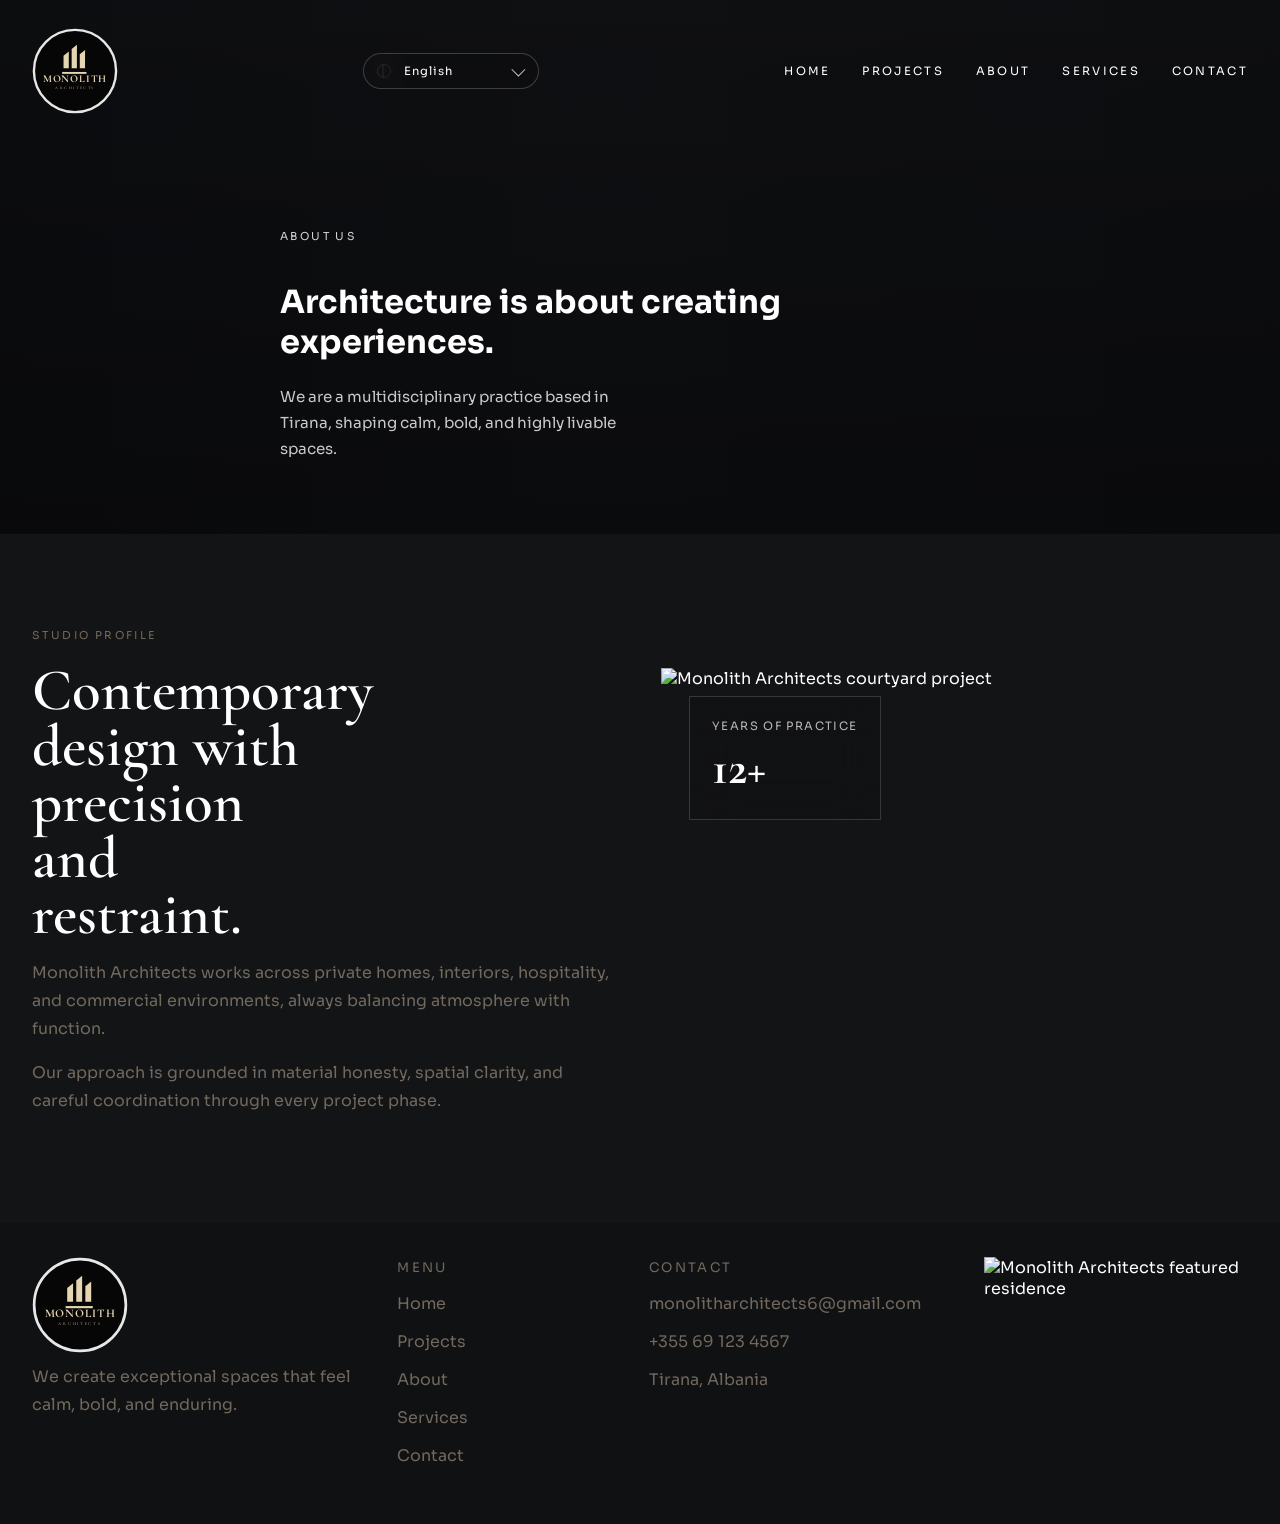
==== about/index.html @ 66cd9dc5 "Use clean folder routes for site pages" ====
<!doctype html>
<html lang="en">
  <head>
    <meta charset="UTF-8" />
    <meta name="viewport" content="width=device-width, initial-scale=1.0" />
    <title>About | Monolith Architects</title>
    <meta
      name="description"
      content="Learn more about Monolith Architects, a Tirana-based architecture and interior design studio."
    />
    <link rel="preconnect" href="https://fonts.googleapis.com" />
    <link rel="preconnect" href="https://fonts.gstatic.com" crossorigin />
    <link
      href="https://fonts.googleapis.com/css2?family=Cormorant+Garamond:wght@400;500;600;700&family=Sora:wght@300;400;500;600&display=swap"
      rel="stylesheet"
    />
    <link rel="stylesheet" href="../styles.css" />
  </head>
  <body data-page="about">
    <header class="page-hero page-hero-about">
      <nav class="nav shell">
        <a class="brand" href="../" aria-label="Monolith Architects home">
          <span class="brand-mark" aria-hidden="true"
            ><svg viewBox="0 0 180 180" role="img">
              <circle cx="90" cy="90" r="86" class="logo-disc" />
              <g class="logo-monogram">
                <path d="M66 84V58l11-9v35H66Z" />
                <path d="M83 84V44l11-9v49H83Z" />
                <path d="M100 84V55l11-9v38h-11Z" />
                <path d="M63 92h51v4H63z" />
              </g>
              <text x="90" y="113" text-anchor="middle" class="logo-word">
                MONOLITH
              </text>
              <text x="90" y="128" text-anchor="middle" class="logo-sub">
                ARCHITECTS
              </text>
            </svg></span
          >
          <span class="brand-copy"
            ><strong>Monolith</strong><span>Architects</span></span
          >
        </a>
        <div class="nav-controls">
          <label class="lang-switch" for="languageSelect">
            <span class="sr-only">Select language</span>
            <select
              id="languageSelect"
              class="language-select"
              aria-label="Select language"
            >
              <option value="en">English</option>
              <option value="fr">Français</option>
              <option value="de">Deutsch</option>
              <option value="ru">Русский</option>
              <option value="ar">العربية</option>
              <option value="zh">中文</option>
            </select>
          </label>
          <button
            class="nav-toggle"
            type="button"
            aria-expanded="false"
            aria-label="Open menu"
          >
            <span></span><span></span><span></span>
          </button>
        </div>
        <div class="nav-links">
          <a href="../">Home</a><a href="../projects/">Projects</a
          ><a href="../about/">About</a><a href="../services/">Services</a
          ><a href="../contact/">Contact</a>
        </div>
      </nav>
      <div class="page-hero-media"></div>
      <div class="page-hero-overlay"></div>
      <div class="page-hero-content shell">
        <p class="eyebrow">About Us</p>
        <h1>Architecture is about creating experiences.</h1>
        <p class="hero-text">
          We are a multidisciplinary practice based in Tirana, shaping calm,
          bold, and highly livable spaces.
        </p>
      </div>
    </header>
    <main>
      <section class="section about">
        <div class="shell about-grid">
          <div class="about-copy">
            <p class="eyebrow">Studio Profile</p>
            <h2>Contemporary design with precision and restraint.</h2>
            <p>
              Monolith Architects works across private homes, interiors,
              hospitality, and commercial environments, always balancing
              atmosphere with function.
            </p>
            <p>
              Our approach is grounded in material honesty, spatial clarity, and
              careful coordination through every project phase.
            </p>
          </div>
          <div class="about-visual">
            <div class="about-card glass-card">
              <p>Years of Practice</p>
              <strong>12+</strong>
            </div>
            <img
              src="https://images.unsplash.com/photo-1512917774080-9991f1c4c750?auto=format&fit=crop&w=1200&q=80"
              alt="Monolith Architects courtyard project"
            />
          </div>
        </div>
      </section>
    </main>
    <footer class="footer">
      <div class="shell footer-grid">
        <div>
          <a
            class="brand brand-footer"
            href="../"
            aria-label="Monolith Architects home"
            ><span class="brand-mark" aria-hidden="true"
              ><svg viewBox="0 0 180 180" role="img">
                <circle cx="90" cy="90" r="86" class="logo-disc" />
                <g class="logo-monogram">
                  <path d="M66 84V58l11-9v35H66Z" />
                  <path d="M83 84V44l11-9v49H83Z" />
                  <path d="M100 84V55l11-9v38h-11Z" />
                  <path d="M63 92h51v4H63z" />
                </g>
                <text x="90" y="113" text-anchor="middle" class="logo-word">
                  MONOLITH
                </text>
                <text x="90" y="128" text-anchor="middle" class="logo-sub">
                  ARCHITECTS
                </text>
              </svg></span
            ></a
          >
          <p>
            We create exceptional spaces that feel calm, bold, and enduring.
          </p>
        </div>
        <div>
          <p class="footer-title">Menu</p>
          <a href="../">Home</a><a href="../projects/">Projects</a
          ><a href="../about/">About</a><a href="../services/">Services</a
          ><a href="../contact/">Contact</a>
        </div>
        <div>
          <p class="footer-title">Contact</p>
          <a href="mailto:monolitharchitects6@gmail.com"
            >monolitharchitects6@gmail.com</a
          ><a href="tel:+355691234567">+355 69 123 4567</a>
          <p>Tirana, Albania</p>
        </div>
        <div class="footer-preview">
          <img
            src="https://images.unsplash.com/photo-1600585154526-990dced4db0d?auto=format&fit=crop&w=900&q=80"
            alt="Monolith Architects featured residence"
          />
        </div>
      </div>
    </footer>
    <script src="../script.js"></script>
  </body>
</html>
---- styles.css ----
:root {
  --bg: #f6f3ed;
  --surface: #ffffff;
  --ink: #171513;
  --muted: #71685e;
  --line: rgba(22, 21, 21, 0.1);
  --gold: #bea271;
  --gold-soft: #e6d5b1;
  --charcoal: #111214;
  --shadow: 0 24px 80px rgba(12, 11, 10, 0.18);
  --radius: 0;
  --shell: min(1280px, calc(100vw - 64px));
}

* {
  box-sizing: border-box;
}

html {
  scroll-behavior: smooth;
}

body {
  margin: 0;
  background: var(--bg);
  color: var(--ink);
  font-family: "Sora", sans-serif;
  overflow-x: hidden;
}

html[lang="ar"] body,
html[lang="ar"] button,
html[lang="ar"] input,
html[lang="ar"] textarea,
html[lang="ar"] select {
  font-family: "Noto Naskh Arabic", "Segoe UI", Tahoma, sans-serif;
}

html[lang="zh-Hans"] body,
html[lang="zh-Hans"] button,
html[lang="zh-Hans"] input,
html[lang="zh-Hans"] textarea,
html[lang="zh-Hans"] select {
  font-family: "Noto Sans SC", "Microsoft YaHei", "PingFang SC", sans-serif;
}

html[lang="ar"] .hero h1,
html[lang="ar"] .section h2,
html[lang="ar"] .project-copy h3,
html[lang="ar"] .service-card h3,
html[lang="ar"] .contact-form-heading strong,
html[lang="ar"] .logo-word,
html[lang="ar"] .logo-sub,
html[lang="zh-Hans"] .hero h1,
html[lang="zh-Hans"] .section h2,
html[lang="zh-Hans"] .project-copy h3,
html[lang="zh-Hans"] .service-card h3,
html[lang="zh-Hans"] .contact-form-heading strong,
html[lang="zh-Hans"] .logo-word,
html[lang="zh-Hans"] .logo-sub {
  font-family: inherit;
}

html[dir="rtl"] body {
  text-align: right;
}

html[dir="rtl"] .nav,
html[dir="rtl"] .section-heading,
html[dir="rtl"] .project-copy,
html[dir="rtl"] .contact-form-actions,
html[dir="rtl"] .footer-grid {
  direction: rtl;
}

html[dir="rtl"] .nav-links,
html[dir="rtl"] .hero-actions,
html[dir="rtl"] .contact-details,
html[dir="rtl"] .contact-form,
html[dir="rtl"] .footer a,
html[dir="rtl"] .footer p {
  text-align: right;
}

img {
  display: block;
  width: 100%;
}

a {
  color: inherit;
  text-decoration: none;
}

button,
input,
textarea {
  font: inherit;
}

.shell {
  width: var(--shell);
  margin: 0 auto;
}

.section {
  padding: 92px 0;
}

.eyebrow {
  margin: 0 0 18px;
  color: rgba(255, 255, 255, 0.82);
  font-size: 0.68rem;
  letter-spacing: 0.22em;
  text-transform: uppercase;
}

.eyebrow-dark {
  color: var(--muted);
}

html[lang="ar"] .eyebrow,
html[lang="ar"] .inline-link,
html[lang="ar"] .project-copy p,
html[lang="ar"] .contact-form span,
html[lang="ar"] .contact-detail-card span,
html[lang="ar"] .footer-title,
html[lang="zh-Hans"] .eyebrow,
html[lang="zh-Hans"] .inline-link,
html[lang="zh-Hans"] .project-copy p,
html[lang="zh-Hans"] .contact-form span,
html[lang="zh-Hans"] .contact-detail-card span,
html[lang="zh-Hans"] .footer-title {
  letter-spacing: 0.08em;
}

.hero {
  position: relative;
  min-height: 100svh;
  color: white;
  overflow: clip;
  background: var(--charcoal);
}

.page-hero {
  position: relative;
  min-height: 56svh;
  color: white;
  overflow: clip;
  background: var(--charcoal);
}

.page-hero-media,
.page-hero-overlay {
  position: absolute;
  inset: 0;
}

.page-hero-media {
  background:
    linear-gradient(
      90deg,
      rgba(10, 11, 14, 0.58),
      rgba(10, 11, 14, 0.16) 46%,
      rgba(10, 11, 14, 0.42)
    ),
    url("https://images.unsplash.com/photo-1600585154526-990dced4db0d?auto=format&fit=crop&w=1800&q=80")
      center/cover;
}

.page-hero-overlay {
  background: linear-gradient(180deg, rgba(0, 0, 0, 0.08), rgba(0, 0, 0, 0.34));
}

.page-hero-content {
  position: relative;
  z-index: 1;
  display: grid;
  align-content: end;
  min-height: calc(56svh - 84px);
  max-width: 720px;
  padding: 72px 0 72px;
}

.page-hero h1 span {
  display: block;
}

.page-hero-projects .page-hero-media {
  background:
    linear-gradient(
      90deg,
      rgba(10, 11, 14, 0.58),
      rgba(10, 11, 14, 0.16) 46%,
      rgba(10, 11, 14, 0.42)
    ),
    url("https://images.unsplash.com/photo-1511818966892-d7d671e672a2?auto=format&fit=crop&w=1800&q=80")
      center/cover;
}

.page-hero-about .page-hero-media {
  background:
    linear-gradient(
      90deg,
      rgba(10, 11, 14, 0.58),
      rgba(10, 11, 14, 0.16) 46%,
      rgba(10, 11, 14, 0.42)
    ),
    url("https://images.unsplash.com/photo-1512917774080-9991f1c4c750?auto=format&fit=crop&w=1800&q=80")
      center/cover;
}

.page-hero-services .page-hero-media {
  background:
    linear-gradient(
      90deg,
      rgba(10, 11, 14, 0.58),
      rgba(10, 11, 14, 0.16) 46%,
      rgba(10, 11, 14, 0.42)
    ),
    url("https://images.unsplash.com/photo-1460317442991-0ec209397118?auto=format&fit=crop&w=1800&q=80")
      center/cover;
}

.page-hero-contact .page-hero-media {
  background:
    linear-gradient(
      90deg,
      rgba(10, 11, 14, 0.58),
      rgba(10, 11, 14, 0.16) 46%,
      rgba(10, 11, 14, 0.42)
    ),
    url("https://images.unsplash.com/photo-1494526585095-c41746248156?auto=format&fit=crop&w=1800&q=80")
      center/cover;
}

.hero-media {
  position: absolute;
  inset: 0;
  background:
    linear-gradient(
      90deg,
      rgba(10, 11, 14, 0.44),
      rgba(10, 11, 14, 0.12) 46%,
      rgba(10, 11, 14, 0.38)
    ),
    url("https://images.unsplash.com/photo-1600585154526-990dced4db0d?auto=format&fit=crop&w=1800&q=80")
      center/cover;
}

.hero-overlay {
  position: absolute;
  inset: 0;
  background:
    linear-gradient(180deg, rgba(0, 0, 0, 0.1), rgba(0, 0, 0, 0.28));
}

.nav,
.footer-grid {
  position: relative;
  z-index: 1;
}

.hero-content {
  position: relative;
  z-index: 1;
}

.nav {
  z-index: 12;
  display: flex;
  align-items: center;
  justify-content: space-between;
  gap: 24px;
  padding: 28px 0 0;
}

.nav-controls {
  position: relative;
  z-index: 6;
  display: flex;
  align-items: center;
  gap: 14px;
}

.lang-switch {
  position: relative;
  z-index: 7;
  display: inline-flex;
  align-items: center;
}

.lang-switch::before {
  content: "";
  position: absolute;
  left: 14px;
  width: 12px;
  height: 12px;
  border: 1.5px solid rgba(255, 255, 255, 0.66);
  border-radius: 50%;
  opacity: 0.9;
  pointer-events: none;
}

.lang-switch::after {
  content: "";
  position: absolute;
  left: 19px;
  width: 2px;
  height: 12px;
  background: rgba(255, 255, 255, 0.5);
  opacity: 0.7;
  pointer-events: none;
}

.language-select {
  min-width: 132px;
  padding: 10px 34px 10px 38px;
  border: 1px solid rgba(255, 255, 255, 0.2);
  border-radius: 999px;
  background: rgba(14, 15, 18, 0.32);
  color: white;
  font-size: 0.72rem;
  letter-spacing: 0.08em;
  -webkit-appearance: none;
  appearance: none;
  background-image:
    linear-gradient(45deg, transparent 50%, rgba(255, 255, 255, 0.72) 50%),
    linear-gradient(135deg, rgba(255, 255, 255, 0.72) 50%, transparent 50%);
  background-position:
    calc(100% - 18px) calc(50% - 2px),
    calc(100% - 12px) calc(50% - 2px);
  background-size: 6px 6px, 6px 6px;
  background-repeat: no-repeat;
  -webkit-backdrop-filter: blur(12px);
  backdrop-filter: blur(12px);
  transition:
    border-color 0.24s ease,
    background-color 0.24s ease,
    transform 0.24s ease;
}

.language-select-native {
  position: absolute;
  inset: 0;
  opacity: 0;
  pointer-events: none;
}

.language-dropdown {
  position: relative;
  z-index: 8;
  min-width: 176px;
}

.language-dropdown-trigger {
  display: inline-flex;
  align-items: center;
  justify-content: space-between;
  gap: 14px;
  width: 100%;
  padding: 10px 16px 10px 40px;
  border: 1px solid rgba(255, 255, 255, 0.2);
  border-radius: 999px;
  background: rgba(14, 15, 18, 0.44);
  color: white;
  font-size: 0.72rem;
  letter-spacing: 0.08em;
  cursor: pointer;
  -webkit-backdrop-filter: blur(14px);
  backdrop-filter: blur(14px);
  transition:
    border-color 0.24s ease,
    background-color 0.24s ease,
    transform 0.24s ease,
    box-shadow 0.24s ease;
}

html[lang="ar"] .language-dropdown-trigger,
html[lang="zh-Hans"] .language-dropdown-trigger,
html[lang="ar"] .language-dropdown-option,
html[lang="zh-Hans"] .language-dropdown-option {
  letter-spacing: 0;
}

.language-dropdown-trigger span {
  overflow: hidden;
  text-overflow: ellipsis;
  white-space: nowrap;
}

.language-dropdown-trigger:hover,
.language-dropdown-trigger:focus-visible,
.language-dropdown-trigger[aria-expanded="true"] {
  border-color: rgba(230, 213, 177, 0.42);
  background: rgba(20, 21, 25, 0.58);
  box-shadow: 0 18px 40px rgba(4, 4, 5, 0.22);
}

.language-dropdown-trigger i {
  width: 10px;
  height: 10px;
  border-right: 1.5px solid rgba(255, 255, 255, 0.76);
  border-bottom: 1.5px solid rgba(255, 255, 255, 0.76);
  transform: rotate(45deg) translateY(-2px);
  transition: transform 0.22s ease;
}

.language-dropdown-trigger[aria-expanded="true"] i {
  transform: rotate(-135deg) translateY(1px);
}

.language-dropdown-menu {
  position: absolute;
  top: calc(100% + 12px);
  left: 0;
  z-index: 20;
  width: 100%;
  display: grid;
  gap: 6px;
  padding: 10px;
  max-height: min(320px, 70vh);
  overflow-y: auto;
  border: 1px solid rgba(230, 213, 177, 0.18);
  border-radius: 22px;
  background: rgba(11, 12, 15, 0.92);
  box-shadow: 0 26px 60px rgba(4, 4, 5, 0.34);
  -webkit-backdrop-filter: blur(18px);
  backdrop-filter: blur(18px);
  transform: translateY(-8px) scale(0.98);
  transform-origin: top center;
  opacity: 0;
  transition:
    opacity 0.18s ease,
    transform 0.18s ease;
}

.language-dropdown-menu[hidden] {
  display: none !important;
}

.language-dropdown-menu.is-open {
  transform: translateY(0) scale(1);
  opacity: 1;
}

.language-dropdown-option {
  width: 100%;
  padding: 12px 14px;
  border: 0;
  border-radius: 14px;
  background: transparent;
  color: rgba(255, 255, 255, 0.82);
  text-align: left;
  font-size: 0.92rem;
  line-height: 1.2;
  cursor: pointer;
  transition:
    background-color 0.22s ease,
    color 0.22s ease,
    transform 0.22s ease;
}

.language-dropdown-option:hover,
.language-dropdown-option:focus-visible,
.language-dropdown-option.is-selected {
  background: rgba(190, 162, 113, 0.16);
  color: white;
  transform: translateX(2px);
}

.language-dropdown-option.is-selected {
  box-shadow: inset 0 0 0 1px rgba(190, 162, 113, 0.24);
}

.language-dropdown-menu::-webkit-scrollbar {
  width: 8px;
}

.language-dropdown-menu::-webkit-scrollbar-thumb {
  background: rgba(190, 162, 113, 0.24);
  border-radius: 999px;
}

.language-dropdown-option:focus-visible {
  outline: 1px solid rgba(230, 213, 177, 0.45);
  outline-offset: 0;
}

.language-select option {
  color: var(--charcoal);
}

.language-select:hover {
  border-color: rgba(230, 213, 177, 0.42);
  background-color: rgba(14, 15, 18, 0.42);
}

.language-select:focus-visible {
  outline: 2px solid rgba(230, 213, 177, 0.8);
  outline-offset: 2px;
}

html[dir="rtl"] .lang-switch::before {
  left: auto;
  right: 14px;
}

html[dir="rtl"] .lang-switch::after {
  left: auto;
  right: 19px;
}

html[dir="rtl"] .language-select {
  padding: 10px 38px 10px 34px;
  background-position:
    18px calc(50% - 2px),
    24px calc(50% - 2px);
}

html[dir="rtl"] .language-dropdown-trigger {
  padding: 10px 40px 10px 16px;
}

html[dir="rtl"] .language-dropdown-menu {
  left: auto;
  right: 0;
}

html[dir="rtl"] .language-dropdown-option {
  text-align: right;
}

html[dir="rtl"] .language-dropdown-option:hover,
html[dir="rtl"] .language-dropdown-option:focus-visible,
html[dir="rtl"] .language-dropdown-option.is-selected {
  transform: translateX(-2px);
}

.sr-only {
  position: absolute;
  width: 1px;
  height: 1px;
  padding: 0;
  margin: -1px;
  overflow: hidden;
  clip: rect(0, 0, 0, 0);
  white-space: nowrap;
  border: 0;
}

.brand {
  display: inline-flex;
  align-items: center;
  gap: 0;
}

.brand-mark {
  display: grid;
  place-items: center;
  width: 86px;
  height: 86px;
  border-radius: 50%;
  flex: 0 0 auto;
}

.brand-mark svg {
  width: 100%;
  height: 100%;
}

.logo-disc {
  fill: #060606;
  stroke: rgba(255, 255, 255, 0.9);
  stroke-width: 5;
}

.logo-monogram {
  fill: var(--gold-soft);
}

.logo-word,
.logo-sub {
  fill: var(--gold-soft);
  font-family: "Cormorant Garamond", serif;
}

.logo-word {
  font-size: 22px;
  font-weight: 700;
  letter-spacing: 1.6px;
}

.logo-sub {
  font-size: 8px;
  letter-spacing: 3.2px;
}

.brand-copy {
  display: none;
}

.brand-copy strong,
.brand-copy span {
  font-size: 0.86rem;
}

.nav-links {
  display: flex;
  align-items: center;
  gap: 32px;
  font-size: 0.72rem;
  letter-spacing: 0.2em;
  text-transform: uppercase;
}

.nav-links a {
  position: relative;
}

.nav-links a::after {
  content: "";
  position: absolute;
  left: 0;
  bottom: -7px;
  width: 100%;
  height: 1px;
  background: var(--gold-soft);
  transform: scaleX(0);
  transform-origin: left;
  transition: transform 0.28s ease;
}

.nav-links a:hover::after,
.nav-links a:focus-visible::after {
  transform: scaleX(1);
}

.nav-links a:hover,
.nav-links a:focus-visible {
  color: var(--gold-soft);
}

.nav-toggle {
  display: none;
  flex-direction: column;
  gap: 5px;
  padding: 0;
  border: 0;
  background: transparent;
}

.nav-toggle span {
  display: block;
  width: 24px;
  height: 1.5px;
  background: white;
}

.hero-content {
  display: grid;
  grid-template-columns: minmax(0, 1.1fr) minmax(260px, 0.72fr);
  align-content: end;
  align-items: end;
  column-gap: 56px;
  min-height: calc(100svh - 84px);
  max-width: 1120px;
  padding: 88px 0 128px;
}

.hero-eyebrow {
  grid-column: 1 / -1;
}

.hero h1,
.section h2 {
  margin: 0;
  font-family: "Cormorant Garamond", serif;
  font-weight: 600;
  line-height: 0.95;
}

.hero h1 {
  max-width: none;
  font-size: clamp(4.6rem, 8vw, 6.6rem);
}

.hero h1 span {
  display: block;
  white-space: nowrap;
}

.hero h1 em,
.section h2 em {
  font-style: italic;
  color: var(--gold-soft);
  font-weight: 500;
}

.hero-text {
  max-width: 360px;
  margin: 0;
  color: rgba(255, 255, 255, 0.78);
  line-height: 1.72;
  font-size: 0.95rem;
}

.hero-actions {
  margin-top: 34px;
}

.hero-side {
  align-self: end;
  padding-bottom: 14px;
}

.hero-link {
  color: rgba(255, 255, 255, 0.88);
  font-size: 0.72rem;
  letter-spacing: 0.18em;
  text-transform: uppercase;
  text-decoration: underline;
  text-underline-offset: 8px;
}

.button {
  display: inline-flex;
  align-items: center;
  justify-content: center;
  min-width: 180px;
  padding: 16px 24px;
  border-radius: 999px;
  border: 1px solid transparent;
  letter-spacing: 0.12em;
  text-transform: uppercase;
  font-size: 0.76rem;
  transition:
    transform 0.24s ease,
    background-color 0.24s ease,
    color 0.24s ease,
    border-color 0.24s ease;
}

.button:hover,
.button:focus-visible {
  transform: translateY(-2px);
}

.button-light {
  background: var(--surface);
  color: var(--charcoal);
}

.button-ghost {
  border-color: rgba(255, 255, 255, 0.35);
  color: white;
  -webkit-backdrop-filter: blur(14px);
  backdrop-filter: blur(14px);
}

.button-outline {
  border-color: rgba(255, 255, 255, 0.28);
  color: white;
}

.button-dark {
  background: var(--charcoal);
  color: white;
}

.section-heading {
  display: flex;
  align-items: end;
  justify-content: space-between;
  gap: 24px;
  margin-bottom: 34px;
}

.section h2 {
  font-size: clamp(2.9rem, 4.2vw, 3.8rem);
  max-width: 10ch;
  color: var(--charcoal);
}

.section h2 span {
  display: block;
}

.inline-link {
  align-self: center;
  color: var(--muted);
  font-size: 0.72rem;
  letter-spacing: 0.18em;
  text-transform: uppercase;
}

.project-grid {
  display: grid;
  grid-template-columns: repeat(3, minmax(0, 1fr));
  gap: 28px 18px;
}

.project-grid-expanded {
  gap: 36px 18px;
}

.project-card {
  overflow: hidden;
  border-radius: 0;
  background: transparent;
  box-shadow: none;
  transition:
    transform 0.28s ease,
    box-shadow 0.28s ease;
}

.project-card img {
  height: 240px;
  object-fit: cover;
  transition: transform 0.5s ease;
}

.project-copy {
  display: flex;
  align-items: end;
  justify-content: space-between;
  gap: 16px;
  padding: 14px 0 0;
}

.project-card:hover,
.project-card:focus-within {
  transform: translateY(-4px);
}

.project-card:hover img,
.project-card:focus-within img {
  transform: scale(1.04);
}

.project-copy h3,
.service-card h3,
.contact-copy h2,
.footer-title {
  margin: 0;
}

.project-copy h3,
.service-card h3 {
  font-family: "Cormorant Garamond", serif;
  font-size: 2rem;
  font-weight: 600;
}

.project-copy p,
.service-card p,
.about-copy p,
.contact-copy p,
.footer p,
.footer a,
.contact-details a,
.contact-details p,
.form-note {
  color: var(--muted);
  line-height: 1.75;
}

.project-copy p {
  margin: 4px 0 0;
  text-transform: uppercase;
  letter-spacing: 0.16em;
  font-size: 0.72rem;
}

.project-copy span {
  color: var(--gold);
  font-family: "Cormorant Garamond", serif;
  font-size: 1.9rem;
}

.about {
  background: #131416;
  color: white;
}

.about-grid,
.contact-grid,
.footer-grid {
  display: grid;
  grid-template-columns: repeat(2, minmax(0, 1fr));
  gap: 42px;
  align-items: center;
}

.about-copy h2,
.contact-copy h2 {
  color: white;
  font-size: clamp(2.8rem, 4.6vw, 4.4rem);
  max-width: 11ch;
}

.about-copy p {
  max-width: 56ch;
}

.about-visual {
  position: relative;
}

.about-visual img {
  height: 420px;
  border-radius: 0;
  object-fit: cover;
  box-shadow: none;
}

.glass-card {
  position: absolute;
  top: 28px;
  left: 28px;
  z-index: 1;
  min-width: 190px;
  padding: 22px;
  border: 1px solid rgba(255, 255, 255, 0.16);
  border-radius: 0;
  background: rgba(17, 18, 20, 0.38);
  -webkit-backdrop-filter: blur(22px);
  backdrop-filter: blur(22px);
}

.glass-card p {
  margin: 0 0 6px;
  color: rgba(255, 255, 255, 0.7);
  letter-spacing: 0.12em;
  text-transform: uppercase;
  font-size: 0.72rem;
}

.glass-card strong {
  font-family: "Cormorant Garamond", serif;
  font-size: 3rem;
}

.services-grid {
  display: grid;
  grid-template-columns: repeat(4, minmax(0, 1fr));
  gap: 0;
  border-top: 1px solid var(--line);
  border-bottom: 1px solid var(--line);
}

.services-grid-page {
  margin-top: 8px;
}

.service-card {
  min-height: 0;
  padding: 28px 28px 24px;
  border-radius: 0;
  border: 0;
  border-right: 1px solid var(--line);
  background: transparent;
  transition:
    transform 0.28s ease,
    border-color 0.28s ease,
    box-shadow 0.28s ease;
}

.service-card:hover,
.service-card:focus-within {
  transform: none;
  border-color: rgba(195, 167, 118, 0.32);
  box-shadow: none;
}

.service-card:last-child {
  border-right: 0;
}

.service-icon {
  display: inline-grid;
  place-items: center;
  width: 58px;
  height: 58px;
  margin-bottom: 32px;
  border-radius: 18px;
  border: 1px solid rgba(195, 167, 118, 0.5);
  color: var(--gold);
}

.service-icon svg {
  width: 30px;
  height: 30px;
  stroke: currentColor;
  stroke-width: 1.7;
  fill: none;
  stroke-linecap: round;
  stroke-linejoin: round;
}

.contact {
  position: relative;
  overflow: clip;
  background: #fbf9f5;
}

.contact::before {
  content: "";
  position: absolute;
  inset: 0;
  background:
    radial-gradient(
      circle at top right,
      rgba(195, 167, 118, 0.18),
      transparent 22%
    ),
    linear-gradient(120deg, rgba(255, 255, 255, 0.18), rgba(255, 255, 255, 0));
}

.contact-grid {
  position: relative;
  z-index: 1;
  grid-template-columns: 0.82fr 1.18fr;
}

.contact-copy h2 {
  color: var(--charcoal);
}

.contact-copy {
  display: grid;
  gap: 16px;
}

.contact-details {
  display: grid;
  gap: 14px;
  margin-top: 28px;
}

.contact-detail-card {
  display: grid;
  grid-template-columns: auto 1fr;
  align-items: start;
  column-gap: 16px;
  padding: 18px 20px;
  border: 1px solid rgba(22, 21, 21, 0.08);
  background: rgba(255, 255, 255, 0.78);
  box-shadow: 0 14px 30px rgba(17, 18, 20, 0.04);
}

.contact-detail-icon {
  display: inline-grid;
  place-items: center;
  width: 42px;
  height: 42px;
  border-radius: 14px;
  background: rgba(190, 162, 113, 0.1);
  color: var(--gold);
}

.contact-detail-icon svg {
  width: 20px;
  height: 20px;
  stroke: currentColor;
  stroke-width: 1.7;
  fill: none;
  stroke-linecap: round;
  stroke-linejoin: round;
}

.contact-detail-card span {
  display: block;
  margin-bottom: 8px;
  color: var(--gold);
  font-size: 0.72rem;
  letter-spacing: 0.16em;
  text-transform: uppercase;
}

.contact-detail-card a,
.contact-detail-card p {
  margin: 0;
  color: var(--charcoal);
  line-height: 1.6;
}

.contact-detail-card > span:last-of-type,
.contact-detail-card a,
.contact-detail-card p {
  grid-column: 2;
}

.contact-details a,
.form-note {
  overflow-wrap: anywhere;
}

.contact-form {
  display: grid;
  gap: 20px;
  padding: 38px;
  border-radius: 0;
  background:
    linear-gradient(180deg, rgba(255, 255, 255, 0.96), rgba(251, 247, 240, 0.98));
  border: 1px solid rgba(190, 162, 113, 0.18);
  box-shadow: 0 22px 60px rgba(17, 18, 20, 0.08);
}

.contact-form-heading {
  display: grid;
  gap: 6px;
  padding-bottom: 4px;
  border-bottom: 1px solid rgba(22, 21, 21, 0.08);
}

.contact-form-kicker {
  margin: 0;
  color: var(--gold);
  font-size: 0.72rem;
  letter-spacing: 0.16em;
  text-transform: uppercase;
}

.contact-form-heading strong {
  font-family: "Cormorant Garamond", serif;
  font-size: 2rem;
  font-weight: 600;
  color: var(--charcoal);
}

.contact-form-grid {
  display: grid;
  grid-template-columns: repeat(2, minmax(0, 1fr));
  gap: 18px;
}

.contact-form label {
  display: grid;
  gap: 12px;
}

.contact-form span {
  color: var(--charcoal);
  font-size: 0.72rem;
  letter-spacing: 0.16em;
  text-transform: uppercase;
}

.contact-form input,
.contact-form textarea {
  width: 100%;
  padding: 18px 18px;
  border: 1px solid rgba(22, 21, 21, 0.08);
  border-radius: 16px;
  background: rgba(255, 255, 255, 0.92);
  color: var(--charcoal);
  transition:
    border-color 0.24s ease,
    box-shadow 0.24s ease,
    transform 0.24s ease;
}

.contact-form textarea {
  resize: vertical;
  min-height: 180px;
}

.contact-form input:focus,
.contact-form textarea:focus {
  outline: 0;
  border-color: rgba(195, 167, 118, 0.8);
  box-shadow: 0 0 0 4px rgba(190, 162, 113, 0.12);
  transform: translateY(-1px);
}

.contact-form-actions {
  display: flex;
  align-items: center;
  justify-content: space-between;
  gap: 18px;
  padding-top: 6px;
}

.contact-form .button-dark {
  min-width: 220px;
}

.form-note {
  margin: 0;
  max-width: 30ch;
  font-size: 0.88rem;
  line-height: 1.6;
}

.footer {
  padding: 34px 0 44px;
  background: #101113;
  color: white;
}

.footer-grid {
  align-items: start;
  grid-template-columns: 1.1fr 0.72fr 1fr 0.88fr;
  gap: 36px;
}

.brand-footer {
  margin-bottom: 16px;
}

.brand-footer .brand-mark {
  width: 96px;
  height: 96px;
}

.footer-title {
  margin-bottom: 14px;
  font-size: 0.82rem;
  letter-spacing: 0.18em;
  text-transform: uppercase;
}

.footer a,
.footer p {
  display: block;
  margin: 0 0 10px;
}

.footer a {
  overflow-wrap: normal;
  word-break: normal;
}

.footer-preview img {
  height: 110px;
  object-fit: cover;
}

.reveal {
  opacity: 0;
  transform: translateY(24px);
  transition:
    opacity 0.7s ease,
    transform 0.7s ease;
}

.reveal.is-visible {
  opacity: 1;
  transform: translateY(0);
}

@media (max-width: 1080px) {
  .project-grid {
    grid-template-columns: repeat(2, minmax(0, 1fr));
  }

  .project-card img {
    height: 280px;
  }

  .services-grid,
  .about-grid,
  .contact-grid,
  .footer-grid {
    grid-template-columns: repeat(2, minmax(0, 1fr));
  }

  .service-card:nth-child(2) {
    border-right: 0;
  }

  .service-card:nth-child(-n + 2) {
    border-bottom: 1px solid var(--line);
  }
}

@media (max-width: 760px) {
  .section {
    padding: 76px 0;
  }

  .shell {
    width: auto;
    max-width: none;
    margin-inline: 16px;
  }

  .nav {
    gap: 12px;
    padding-top: 22px;
    align-items: flex-start;
  }

  .nav-controls {
    gap: 10px;
    margin-left: auto;
  }

  .language-select {
    min-width: 112px;
    padding: 9px 30px 9px 34px;
    font-size: 0.68rem;
  }

  .language-dropdown {
    min-width: 146px;
  }

  .language-dropdown-trigger {
    padding: 9px 14px 9px 34px;
    font-size: 0.68rem;
  }

  .language-dropdown-menu {
    top: calc(100% + 10px);
  }

  html[dir="rtl"] .language-select {
    padding: 9px 34px 9px 30px;
  }

  html[dir="rtl"] .language-dropdown-trigger {
    padding: 9px 34px 9px 14px;
  }

  .brand {
    min-width: 0;
  }

  .brand-mark {
    width: 58px;
    height: 58px;
  }

  .brand-footer .brand-mark {
    width: 78px;
    height: 78px;
  }

  .logo-word {
    font-size: 18px;
  }

  .logo-sub {
    font-size: 6px;
    letter-spacing: 2.4px;
  }

  .nav-toggle {
    display: flex;
    z-index: 3;
    flex: 0 0 auto;
  }

  .nav-links {
    position: absolute;
    top: calc(100% + 10px);
    right: 0;
    flex-direction: column;
    align-items: flex-start;
    width: min(240px, 100%);
    padding: 18px;
    border-radius: 20px;
    background: rgba(16, 17, 19, 0.92);
    border: 1px solid rgba(255, 255, 255, 0.08);
    box-shadow: var(--shadow);
    -webkit-backdrop-filter: blur(20px);
    backdrop-filter: blur(20px);
    opacity: 0;
    pointer-events: none;
    transform: translateY(-8px);
    transition:
      opacity 0.24s ease,
      transform 0.24s ease;
  }

  .nav-links.is-open {
    opacity: 1;
    pointer-events: auto;
    transform: translateY(0);
  }

  .hero-content {
    grid-template-columns: 1fr;
    align-items: start;
    row-gap: 12px;
    min-height: 0;
    max-width: 100%;
    padding: 86px 0 92px;
  }

  .hero-eyebrow {
    grid-column: 1 / -1;
  }

  .hero-media {
    background-position: 62% center;
  }

  .page-hero {
    min-height: 48svh;
  }

  .page-hero-contact {
    min-height: 38svh;
  }

  .page-hero-content {
    min-height: calc(48svh - 84px);
    padding: 108px 0 60px;
  }

  .page-hero-contact .page-hero-content {
    min-height: calc(38svh - 84px);
    padding: 96px 0 38px;
  }

  .page-hero-contact h1 {
    font-size: clamp(2.35rem, 10vw, 3rem);
    line-height: 0.94;
  }

  .page-hero-contact .hero-text {
    max-width: 22ch;
  }

  .hero h1 {
    max-width: none;
    font-size: clamp(2.2rem, 10vw, 3.1rem);
    line-height: 0.92;
  }

  .hero-text {
    max-width: 24ch;
    font-size: 0.88rem;
    line-height: 1.58;
    margin-top: 4px;
  }

  .hero-side {
    align-self: start;
    padding-bottom: 0;
  }

  .hero-actions {
    margin-top: 14px;
  }

  .hero-link {
    font-size: 0.58rem;
    letter-spacing: 0.12em;
  }

  .eyebrow {
    letter-spacing: 0.16em;
  }

  .section-heading {
    display: flex;
    flex-direction: column;
    align-items: flex-start;
  }

  .inline-link {
    align-self: flex-start;
  }

  .section-heading,
  .about-grid,
  .contact-grid,
  .footer-grid {
    grid-template-columns: 1fr;
  }

  .project-grid {
    grid-template-columns: 1fr;
  }

  .project-card img,
  .about-visual img {
    height: 240px;
  }

  .services-grid {
    grid-template-columns: 1fr;
  }

  .service-card {
    border-right: 0;
    border-bottom: 1px solid var(--line);
  }

  .service-card:last-child {
    border-bottom: 0;
  }

  .contact-form {
    padding: 24px;
  }

  .contact-detail-card {
    grid-template-columns: 1fr;
    row-gap: 10px;
  }

  .contact-detail-card > span:last-of-type,
  .contact-detail-card a,
  .contact-detail-card p {
    grid-column: auto;
  }

  .contact-form-grid {
    grid-template-columns: 1fr;
    gap: 16px;
  }

  .contact-form-actions {
    flex-direction: column;
    align-items: stretch;
  }

  .contact-form .button-dark {
    width: 100%;
    min-width: 0;
  }

  .footer-preview img {
    height: 160px;
  }

  .glass-card {
    top: 16px;
    left: 16px;
  }
}
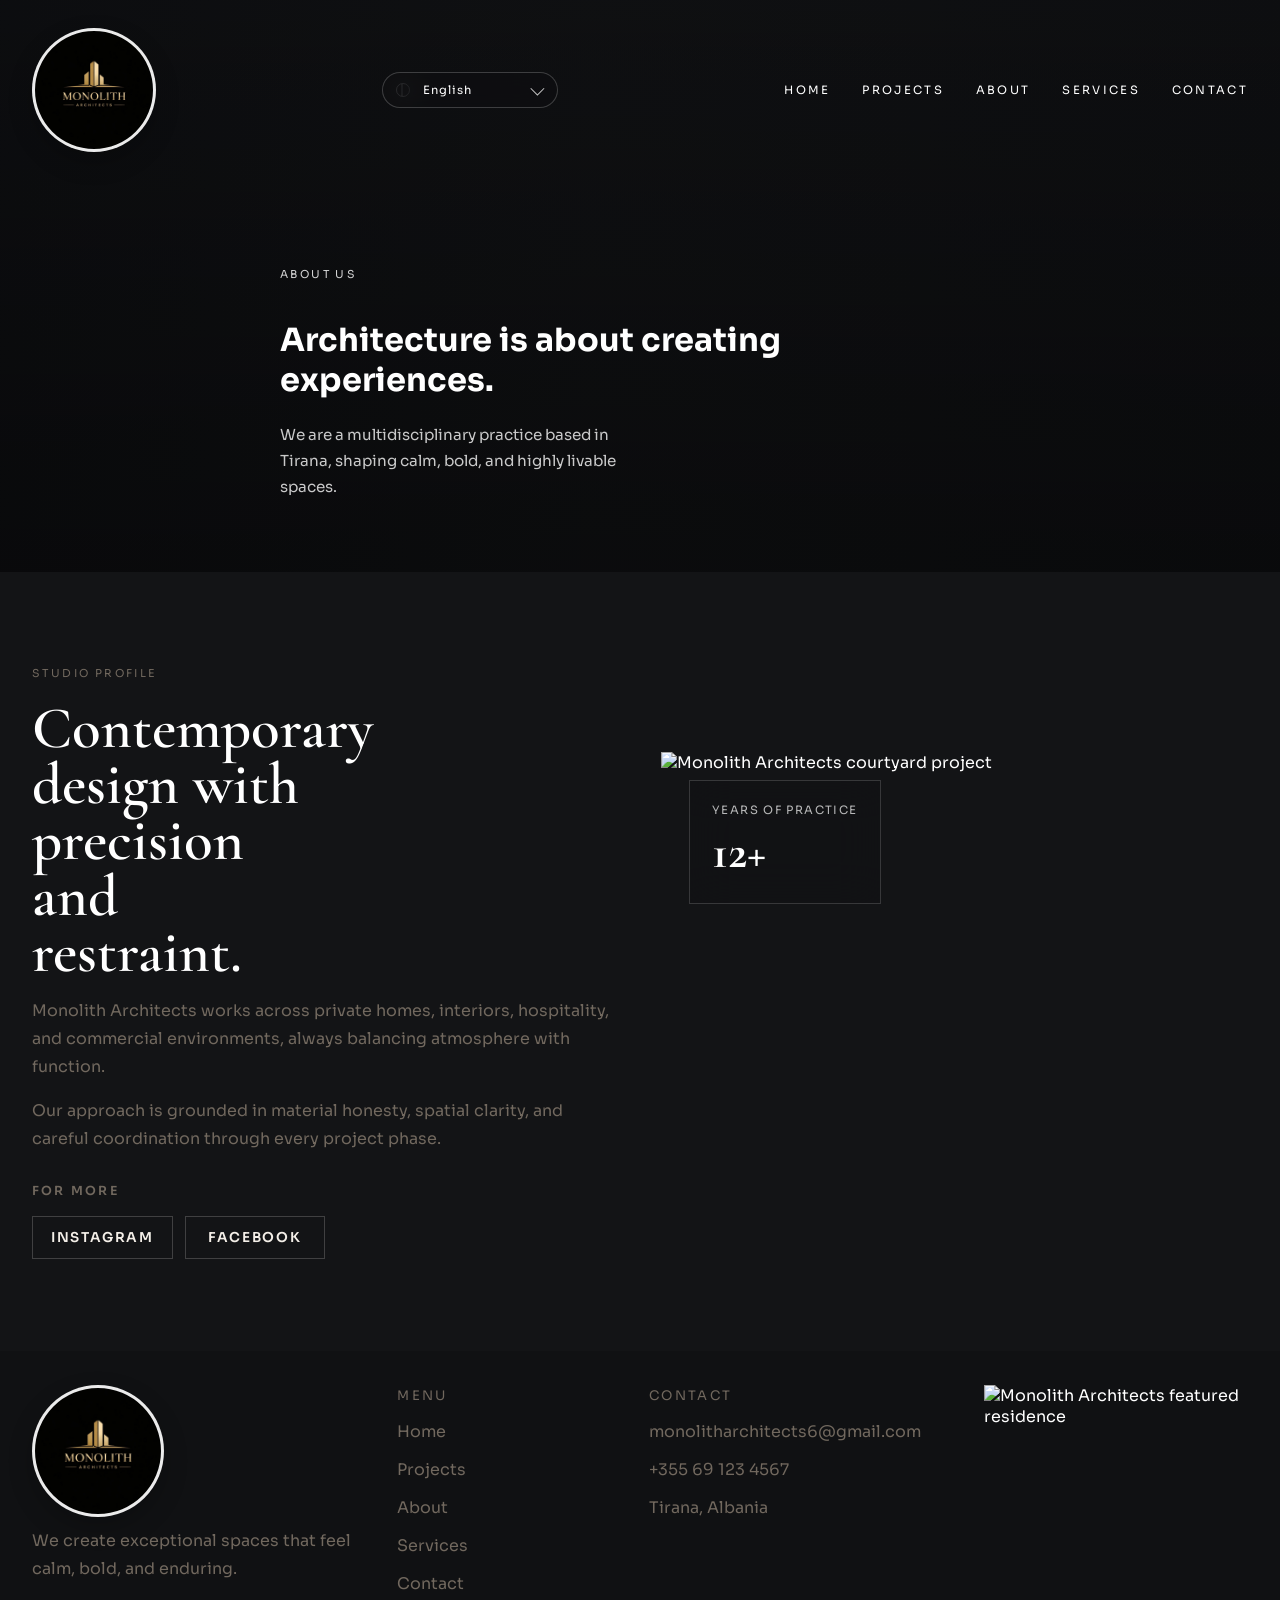
==== commit c586b77c: "Add about socials and use uploaded logo asset" ====
--- a/about/index.html
+++ b/about/index.html
@@ -98,6 +98,27 @@
               Our approach is grounded in material honesty, spatial clarity, and
               careful coordination through every project phase.
             </p>
+            <div class="about-socials">
+              <p class="about-socials-title">For more</p>
+              <div class="social-links">
+                <a
+                  class="social-link"
+                  href="https://www.instagram.com/archmonolith/"
+                  target="_blank"
+                  rel="noopener noreferrer"
+                  data-social="instagram"
+                  >Instagram</a
+                >
+                <a
+                  class="social-link"
+                  href="https://www.facebook.com/Monolith.ks"
+                  target="_blank"
+                  rel="noopener noreferrer"
+                  data-social="facebook"
+                  >Facebook</a
+                >
+              </div>
+            </div>
           </div>
           <div class="about-visual">
             <div class="about-card glass-card">
--- a/styles.css
+++ b/styles.css
@@ -558,15 +558,21 @@
 .brand-mark {
   display: grid;
   place-items: center;
-  width: 86px;
-  height: 86px;
+  width: 124px;
+  height: 124px;
+  flex: 0 0 auto;
+  overflow: hidden;
+  border: 3px solid rgba(255, 255, 255, 0.92);
   border-radius: 50%;
-  flex: 0 0 auto;
+  background-image: url("./assets/logo/logo.jpg");
+  background-position: center;
+  background-repeat: no-repeat;
+  background-size: cover;
+  box-shadow: 0 10px 24px rgba(0, 0, 0, 0.22);
 }
 
 .brand-mark svg {
-  width: 100%;
-  height: 100%;
+  display: none;
 }
 
 .logo-disc {
@@ -903,6 +909,52 @@
   max-width: 56ch;
 }
 
+.about-socials {
+  display: grid;
+  gap: 14px;
+  margin-top: 28px;
+}
+
+.about-socials-title {
+  margin: 0;
+  color: rgba(244, 239, 232, 0.68);
+  font-size: 0.78rem;
+  font-weight: 600;
+  letter-spacing: 0.18em;
+  text-transform: uppercase;
+}
+
+.social-links {
+  display: flex;
+  flex-wrap: wrap;
+  gap: 12px;
+}
+
+.social-link {
+  display: inline-flex;
+  align-items: center;
+  justify-content: center;
+  min-width: 140px;
+  padding: 12px 18px;
+  border: 1px solid rgba(244, 239, 232, 0.2);
+  color: #f4efe8;
+  font-size: 0.85rem;
+  font-weight: 600;
+  letter-spacing: 0.12em;
+  text-transform: uppercase;
+  transition:
+    border-color 180ms ease,
+    background-color 180ms ease,
+    transform 180ms ease;
+}
+
+.social-link:hover,
+.social-link:focus-visible {
+  border-color: rgba(197, 167, 111, 0.72);
+  background: rgba(197, 167, 111, 0.12);
+  transform: translateY(-2px);
+}
+
 .about-visual {
   position: relative;
 }
@@ -1210,8 +1262,8 @@
 }
 
 .brand-footer .brand-mark {
-  width: 96px;
-  height: 96px;
+  width: 132px;
+  height: 132px;
 }
 
 .footer-title {
@@ -1329,22 +1381,13 @@
   }
 
   .brand-mark {
-    width: 58px;
-    height: 58px;
+    width: 92px;
+    height: 92px;
   }
 
   .brand-footer .brand-mark {
-    width: 78px;
-    height: 78px;
-  }
-
-  .logo-word {
-    font-size: 18px;
-  }
-
-  .logo-sub {
-    font-size: 6px;
-    letter-spacing: 2.4px;
+    width: 108px;
+    height: 108px;
   }
 
   .nav-toggle {
@@ -1473,6 +1516,14 @@
     grid-template-columns: 1fr;
   }
 
+  .social-links {
+    flex-direction: column;
+  }
+
+  .social-link {
+    width: 100%;
+  }
+
   .project-grid {
     grid-template-columns: 1fr;
   }
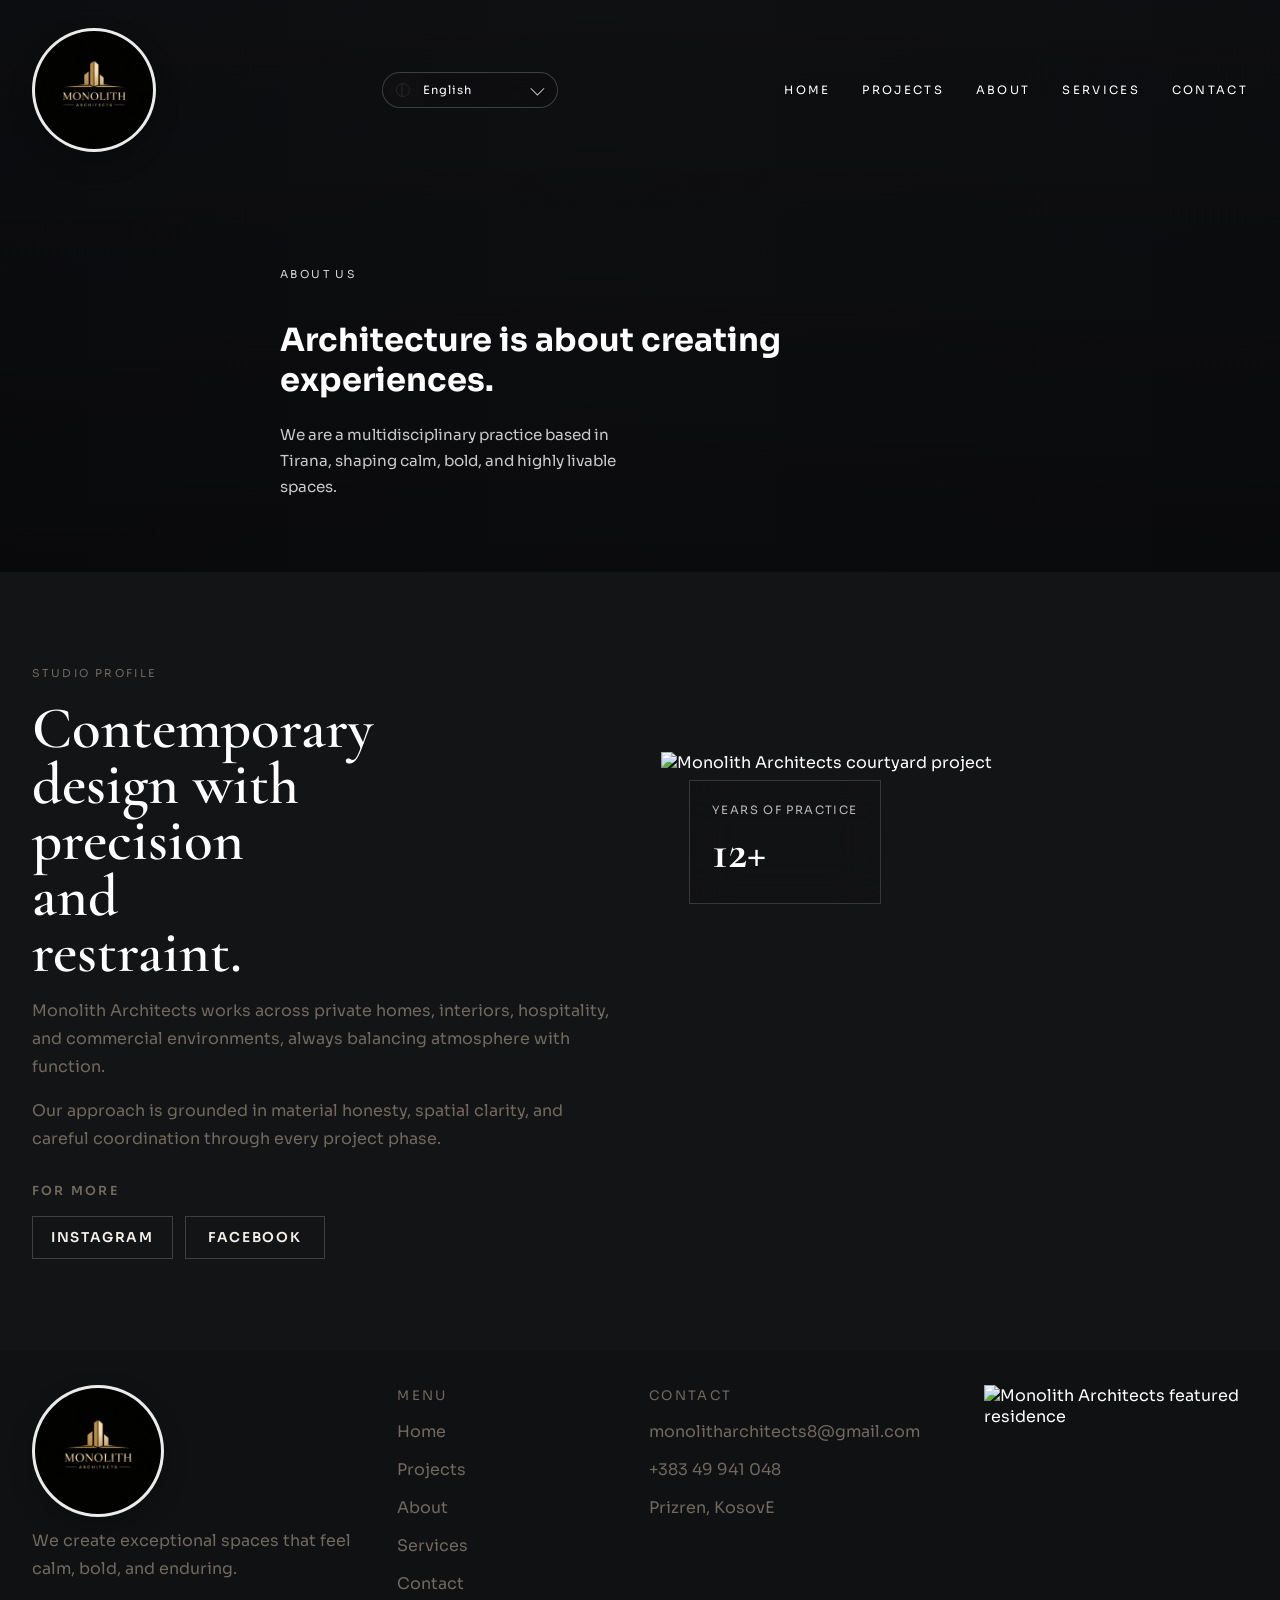
==== commit 325bb85b: "Update contact details and refine hero layout" ====
--- a/about/index.html
+++ b/about/index.html
@@ -50,6 +50,7 @@
               aria-label="Select language"
             >
               <option value="en">English</option>
+              <option value="sq">Shqip</option>
               <option value="fr">Français</option>
               <option value="de">Deutsch</option>
               <option value="ru">Русский</option>
@@ -170,10 +171,10 @@
         </div>
         <div>
           <p class="footer-title">Contact</p>
-          <a href="mailto:monolitharchitects6@gmail.com"
-            >monolitharchitects6@gmail.com</a
-          ><a href="tel:+355691234567">+355 69 123 4567</a>
-          <p>Tirana, Albania</p>
+          <a href="mailto:monolitharchitects8@gmail.com"
+            >monolitharchitects8@gmail.com</a
+          ><a href="tel:+38349941048">+383 49 941 048</a>
+          <p>Prizren, KosovE</p>
         </div>
         <div class="footer-preview">
           <img
--- a/styles.css
+++ b/styles.css
@@ -136,7 +136,7 @@
 
 .hero {
   position: relative;
-  min-height: 100svh;
+  min-height: 92svh;
   color: white;
   overflow: clip;
   background: var(--charcoal);
@@ -219,6 +219,54 @@
       rgba(10, 11, 14, 0.42)
     ),
     url("https://images.unsplash.com/photo-1460317442991-0ec209397118?auto=format&fit=crop&w=1800&q=80")
+      center/cover;
+}
+
+.page-hero-category-exterior .page-hero-media {
+  background:
+    linear-gradient(
+      90deg,
+      rgba(10, 11, 14, 0.58),
+      rgba(10, 11, 14, 0.16) 46%,
+      rgba(10, 11, 14, 0.42)
+    ),
+    url("https://images.unsplash.com/photo-1511818966892-d7d671e672a2?auto=format&fit=crop&w=1800&q=80")
+      center/cover;
+}
+
+.page-hero-category-interior .page-hero-media {
+  background:
+    linear-gradient(
+      90deg,
+      rgba(10, 11, 14, 0.58),
+      rgba(10, 11, 14, 0.16) 46%,
+      rgba(10, 11, 14, 0.42)
+    ),
+    url("https://images.unsplash.com/photo-1505693416388-ac5ce068fe85?auto=format&fit=crop&w=1800&q=80")
+      center/cover;
+}
+
+.page-hero-category-rendering .page-hero-media {
+  background:
+    linear-gradient(
+      90deg,
+      rgba(10, 11, 14, 0.58),
+      rgba(10, 11, 14, 0.16) 46%,
+      rgba(10, 11, 14, 0.42)
+    ),
+    url("https://images.unsplash.com/photo-1494526585095-c41746248156?auto=format&fit=crop&w=1800&q=80")
+      center/cover;
+}
+
+.page-hero-category-animation .page-hero-media {
+  background:
+    linear-gradient(
+      90deg,
+      rgba(10, 11, 14, 0.58),
+      rgba(10, 11, 14, 0.16) 46%,
+      rgba(10, 11, 14, 0.42)
+    ),
+    url("https://images.unsplash.com/photo-1505693416388-ac5ce068fe85?auto=format&fit=crop&w=1800&q=80")
       center/cover;
 }
 
@@ -261,9 +309,19 @@
   z-index: 1;
 }
 
+.hero .nav,
+.page-hero .nav {
+  z-index: 20;
+}
+
 .hero-content {
   position: relative;
   z-index: 1;
+}
+
+.page-hero-content,
+.hero-content {
+  z-index: 5;
 }
 
 .nav {
@@ -669,9 +727,9 @@
   align-content: end;
   align-items: end;
   column-gap: 56px;
-  min-height: calc(100svh - 84px);
+  min-height: calc(92svh - 84px);
   max-width: 1120px;
-  padding: 88px 0 128px;
+  padding: 76px 0 104px;
 }
 
 .hero-eyebrow {
@@ -782,14 +840,73 @@
   margin-bottom: 34px;
 }
 
+.section-heading-copy {
+  display: grid;
+  gap: 16px;
+}
+
 .section h2 {
   font-size: clamp(2.9rem, 4.2vw, 3.8rem);
   max-width: 10ch;
   color: var(--charcoal);
 }
 
+.section-title-wide {
+  max-width: 16ch;
+}
+
 .section h2 span {
   display: block;
+}
+
+.category-pills {
+  display: flex;
+  flex-wrap: wrap;
+  gap: 10px;
+}
+
+.mobile-category-navbar {
+  display: none;
+}
+
+.category-pills::-webkit-scrollbar {
+  display: none;
+}
+
+.category-pill {
+  display: inline-flex;
+  align-items: center;
+  justify-content: center;
+  padding: 10px 16px;
+  border: 1px solid rgba(22, 21, 21, 0.12);
+  background: transparent;
+  color: var(--muted);
+  font-size: 0.74rem;
+  letter-spacing: 0.16em;
+  text-transform: uppercase;
+  cursor: pointer;
+  transition:
+    border-color 180ms ease,
+    background-color 180ms ease,
+    color 180ms ease;
+}
+
+.category-pill:hover,
+.category-pill:focus-visible,
+.category-pill.is-active,
+.category-pill.is-current,
+.category-pill[aria-current="page"] {
+  border-color: rgba(190, 162, 113, 0.58);
+  background: rgba(190, 162, 113, 0.12);
+  color: var(--charcoal);
+}
+
+.category-pill:focus-visible {
+  outline: none;
+}
+
+.is-filtered-out {
+  display: none !important;
 }
 
 .inline-link {
@@ -808,6 +925,38 @@
 
 .project-grid-expanded {
   gap: 36px 18px;
+}
+
+.project-groups {
+  display: grid;
+  gap: 52px;
+}
+
+.project-group {
+  display: grid;
+  gap: 20px;
+}
+
+.project-group-heading {
+  padding-top: 18px;
+  border-top: 1px solid var(--line);
+}
+
+.category-heading-link {
+  display: inline-flex;
+  margin-top: 12px;
+}
+
+.project-group-heading h3 {
+  margin: 0;
+  color: var(--charcoal);
+  font-family: "Cormorant Garamond", serif;
+  font-size: clamp(2rem, 3vw, 2.7rem);
+  font-weight: 600;
+}
+
+.project-grid-group {
+  grid-template-columns: repeat(2, minmax(0, 1fr));
 }
 
 .project-card {
@@ -826,6 +975,61 @@
   transition: transform 0.5s ease;
 }
 
+.project-media-stack {
+  position: relative;
+}
+
+.project-media,
+.project-video-wrapper iframe {
+  width: 100%;
+}
+
+.project-media {
+  height: 240px;
+  overflow: hidden;
+  background: #0f1012;
+}
+
+.project-video-wrapper iframe {
+  height: 100%;
+  border: 0;
+}
+
+.project-media-slide {
+  position: relative;
+}
+
+.project-media-slide[hidden] {
+  display: none !important;
+}
+
+.project-media-controls {
+  position: absolute;
+  right: 12px;
+  bottom: 12px;
+  z-index: 2;
+}
+
+.project-media-dots {
+  display: flex;
+  gap: 8px;
+}
+
+.project-media-dot {
+  width: 10px;
+  height: 10px;
+  padding: 0;
+  border: 1px solid rgba(255, 255, 255, 0.62);
+  border-radius: 999px;
+  background: rgba(17, 18, 20, 0.5);
+  cursor: pointer;
+}
+
+.project-media-dot.is-active {
+  background: var(--gold);
+  border-color: var(--gold);
+}
+
 .project-copy {
   display: flex;
   align-items: end;
@@ -837,6 +1041,10 @@
 .project-card:hover,
 .project-card:focus-within {
   transform: translateY(-4px);
+}
+
+.project-card-clickable {
+  cursor: pointer;
 }
 
 .project-card:hover img,
@@ -876,6 +1084,15 @@
   text-transform: uppercase;
   letter-spacing: 0.16em;
   font-size: 0.72rem;
+}
+
+.card-link {
+  display: inline-flex;
+  margin-top: 8px;
+  color: var(--gold);
+  font-size: 0.68rem;
+  letter-spacing: 0.16em;
+  text-transform: uppercase;
 }
 
 .project-copy span {
@@ -1005,6 +1222,28 @@
   margin-top: 8px;
 }
 
+.section-heading-stacked {
+  align-items: flex-start;
+}
+
+body[data-page="services"] .section-heading-stacked .section-heading-copy {
+  max-width: 780px;
+}
+
+body[data-page="services"] .section-heading-stacked .section-title-wide {
+  max-width: 22ch;
+}
+
+body[data-page="home"] .projects .section-heading-copy,
+body[data-page="projects"] .section-heading-copy {
+  max-width: 780px;
+}
+
+body[data-page="home"] .projects .section-title-wide,
+body[data-page="projects"] .section-title-wide {
+  max-width: 22ch;
+}
+
 .service-card {
   min-height: 0;
   padding: 28px 28px 24px;
@@ -1056,6 +1295,244 @@
   background: #fbf9f5;
 }
 
+.category-overview {
+  display: grid;
+  grid-template-columns: 1fr 0.9fr;
+  gap: 36px;
+  align-items: start;
+}
+
+.category-copy {
+  display: grid;
+  gap: 16px;
+}
+
+.category-copy p:not(.eyebrow) {
+  max-width: 60ch;
+}
+
+.category-service-card {
+  border: 1px solid var(--line);
+}
+
+.page-hero-admin .page-hero-media {
+  background-image:
+    linear-gradient(rgba(15, 14, 14, 0.34), rgba(15, 14, 14, 0.55)),
+    url("https://images.unsplash.com/photo-1518005020951-eccb494ad742?auto=format&fit=crop&w=1600&q=80");
+}
+
+.admin-layout {
+  display: grid;
+  grid-template-columns: minmax(0, 0.95fr) minmax(0, 1.05fr);
+  gap: 28px;
+  align-items: start;
+}
+
+.admin-panel-card {
+  padding: 32px;
+  border: 1px solid var(--line);
+  background:
+    linear-gradient(180deg, rgba(255, 255, 255, 0.98), rgba(248, 244, 237, 0.92));
+}
+
+.admin-form {
+  padding: 0;
+  border: 0;
+  background: transparent;
+  box-shadow: none;
+}
+
+.admin-localized-fields,
+.admin-localized-group-heading {
+  display: grid;
+  gap: 10px;
+}
+
+.admin-localized-note {
+  margin: 0;
+  color: var(--muted);
+}
+
+.admin-localized-grid {
+  display: grid;
+  grid-template-columns: repeat(2, minmax(0, 1fr));
+  gap: 14px;
+}
+
+.admin-localized-item {
+  display: grid;
+  gap: 10px;
+}
+
+.admin-localized-language {
+  color: var(--charcoal);
+  font-size: 0.72rem;
+  letter-spacing: 0.16em;
+  text-transform: uppercase;
+}
+
+.admin-gallery-field {
+  display: grid;
+  gap: 14px;
+}
+
+.admin-dropzone {
+  display: grid;
+  justify-items: start;
+  gap: 10px;
+  padding: 24px;
+  border: 1px dashed rgba(22, 21, 21, 0.18);
+  border-radius: 18px;
+  background: rgba(255, 255, 255, 0.68);
+  cursor: pointer;
+  transition:
+    border-color 0.24s ease,
+    background-color 0.24s ease,
+    transform 0.24s ease;
+}
+
+.admin-dropzone:hover,
+.admin-dropzone:focus-visible,
+.admin-dropzone.is-dragover {
+  border-color: rgba(195, 167, 118, 0.78);
+  background: rgba(255, 250, 242, 0.96);
+  transform: translateY(-1px);
+}
+
+.admin-dropzone:focus-visible {
+  outline: none;
+}
+
+.admin-image-input {
+  display: none;
+}
+
+.admin-dropzone-title,
+.admin-dropzone-hint,
+.admin-gallery-note,
+.admin-upload-note {
+  margin: 0;
+  color: var(--muted);
+}
+
+.admin-dropzone-title {
+  color: var(--charcoal);
+  font-size: 0.88rem;
+  font-weight: 600;
+}
+
+.admin-image-preview {
+  display: grid;
+  grid-template-columns: repeat(2, minmax(0, 1fr));
+  gap: 12px;
+}
+
+.admin-image-item {
+  margin: 0;
+  overflow: hidden;
+  border: 1px solid var(--line);
+  border-radius: 18px;
+  background: rgba(255, 255, 255, 0.88);
+}
+
+.admin-image-item img {
+  width: 100%;
+  height: 160px;
+  object-fit: cover;
+  display: block;
+}
+
+.admin-image-item figcaption {
+  display: flex;
+  align-items: center;
+  justify-content: space-between;
+  gap: 12px;
+  padding: 12px;
+}
+
+.admin-image-chip {
+  display: inline-flex;
+  align-items: center;
+  justify-content: center;
+  min-width: 56px;
+  padding: 6px 10px;
+  border-radius: 999px;
+  background: rgba(190, 162, 113, 0.12);
+  color: var(--charcoal);
+  font-size: 0.68rem;
+  letter-spacing: 0.12em;
+  text-transform: uppercase;
+}
+
+.admin-image-remove {
+  border: 0;
+  background: transparent;
+  color: #7c3e2d;
+  font-size: 0.72rem;
+  letter-spacing: 0.12em;
+  text-transform: uppercase;
+  cursor: pointer;
+}
+
+.admin-upload-note[data-state="error"] {
+  color: #7c3e2d;
+}
+
+.admin-form-actions {
+  display: flex;
+  flex-wrap: wrap;
+  gap: 14px;
+  padding-top: 8px;
+}
+
+.admin-project-list {
+  display: grid;
+  gap: 14px;
+}
+
+.admin-project-item {
+  display: flex;
+  align-items: center;
+  justify-content: space-between;
+  gap: 16px;
+  padding: 18px 0;
+  border-top: 1px solid var(--line);
+}
+
+.admin-project-item:first-child {
+  padding-top: 0;
+  border-top: 0;
+}
+
+.admin-project-item strong {
+  display: block;
+  color: var(--charcoal);
+  font-family: "Cormorant Garamond", serif;
+  font-size: 1.8rem;
+  font-weight: 600;
+}
+
+.admin-project-item p,
+.empty-state {
+  margin: 4px 0 0;
+  color: var(--muted);
+}
+
+.admin-project-actions {
+  display: flex;
+  flex-wrap: wrap;
+  gap: 10px;
+  justify-content: flex-end;
+}
+
+.admin-action {
+  min-width: 112px;
+}
+
+.empty-state {
+  padding: 22px 0;
+}
+
 .contact::before {
   content: "";
   position: absolute;
@@ -1155,8 +1632,8 @@
   border-radius: 0;
   background:
     linear-gradient(180deg, rgba(255, 255, 255, 0.96), rgba(251, 247, 240, 0.98));
-  border: 1px solid rgba(190, 162, 113, 0.18);
-  box-shadow: 0 22px 60px rgba(17, 18, 20, 0.08);
+  border: 1px solid rgba(190, 162, 113, 0.28);
+  box-shadow: 0 24px 64px rgba(17, 18, 20, 0.1);
 }
 
 .contact-form-heading {
@@ -1193,36 +1670,46 @@
 }
 
 .contact-form span {
-  color: var(--charcoal);
+  color: rgba(22, 21, 21, 0.9);
   font-size: 0.72rem;
   letter-spacing: 0.16em;
   text-transform: uppercase;
 }
 
 .contact-form input,
-.contact-form textarea {
+.contact-form textarea,
+.contact-form select {
   width: 100%;
   padding: 18px 18px;
-  border: 1px solid rgba(22, 21, 21, 0.08);
+  border: 1px solid rgba(22, 21, 21, 0.16);
   border-radius: 16px;
-  background: rgba(255, 255, 255, 0.92);
-  color: var(--charcoal);
+  background: rgba(255, 255, 255, 0.98);
+  color: rgba(22, 21, 21, 0.92);
+  box-shadow: inset 0 1px 0 rgba(255, 255, 255, 0.85);
   transition:
     border-color 0.24s ease,
     box-shadow 0.24s ease,
     transform 0.24s ease;
 }
 
+.contact-form input::placeholder,
+.contact-form textarea::placeholder {
+  color: rgba(22, 21, 21, 0.52);
+}
+
 .contact-form textarea {
   resize: vertical;
   min-height: 180px;
 }
 
 .contact-form input:focus,
-.contact-form textarea:focus {
+.contact-form textarea:focus,
+.contact-form select:focus {
   outline: 0;
   border-color: rgba(195, 167, 118, 0.8);
-  box-shadow: 0 0 0 4px rgba(190, 162, 113, 0.12);
+  box-shadow:
+    inset 0 1px 0 rgba(255, 255, 255, 0.92),
+    0 0 0 4px rgba(190, 162, 113, 0.15);
   transform: translateY(-1px);
 }
 
@@ -1242,6 +1729,7 @@
   margin: 0;
   max-width: 30ch;
   font-size: 0.88rem;
+  color: rgba(22, 21, 21, 0.68);
   line-height: 1.6;
 }
 
@@ -1314,7 +1802,8 @@
   .services-grid,
   .about-grid,
   .contact-grid,
-  .footer-grid {
+  .footer-grid,
+  .category-overview {
     grid-template-columns: repeat(2, minmax(0, 1fr));
   }
 
@@ -1427,10 +1916,12 @@
   .hero-content {
     grid-template-columns: 1fr;
     align-items: start;
-    row-gap: 12px;
+    justify-items: center;
+    row-gap: 22px;
     min-height: 0;
     max-width: 100%;
-    padding: 86px 0 92px;
+    padding: 76px 0 82px;
+    text-align: center;
   }
 
   .hero-eyebrow {
@@ -1452,6 +1943,9 @@
   .page-hero-content {
     min-height: calc(48svh - 84px);
     padding: 108px 0 60px;
+    max-width: none;
+    justify-items: center;
+    text-align: center;
   }
 
   .page-hero-contact .page-hero-content {
@@ -1459,13 +1953,23 @@
     padding: 96px 0 38px;
   }
 
+  .page-hero .hero-eyebrow,
+  .page-hero h1,
+  .page-hero .hero-text {
+    margin-inline: auto;
+  }
+
   .page-hero-contact h1 {
     font-size: clamp(2.35rem, 10vw, 3rem);
     line-height: 0.94;
   }
 
   .page-hero-contact .hero-text {
-    max-width: 22ch;
+    max-width: 24ch;
+  }
+
+  .page-hero .hero-text {
+    margin-top: 14px;
   }
 
   .hero h1 {
@@ -1475,19 +1979,22 @@
   }
 
   .hero-text {
-    max-width: 24ch;
+    max-width: 26ch;
     font-size: 0.88rem;
     line-height: 1.58;
-    margin-top: 4px;
+    margin-top: 14px;
   }
 
   .hero-side {
+    display: grid;
+    justify-items: center;
     align-self: start;
+    row-gap: 10px;
     padding-bottom: 0;
   }
 
   .hero-actions {
-    margin-top: 14px;
+    margin-top: 12px;
   }
 
   .hero-link {
@@ -1505,6 +2012,57 @@
     align-items: flex-start;
   }
 
+  body:not([data-page="admin"]) {
+    padding-bottom: calc(164px + env(safe-area-inset-bottom, 0px));
+  }
+
+  .section-heading .category-pills {
+    display: none;
+  }
+
+  .mobile-category-navbar {
+    display: block;
+  }
+
+  .mobile-category-navbar .category-pills {
+    position: fixed;
+    left: 12px;
+    right: 12px;
+    bottom: calc(12px + env(safe-area-inset-bottom, 0px));
+    z-index: 30;
+    display: grid;
+    grid-template-columns: repeat(2, minmax(0, 1fr));
+    gap: 10px;
+    padding: 10px;
+    border: 1px solid rgba(255, 255, 255, 0.24);
+    background: rgba(17, 18, 20, 0.88);
+    box-shadow: 0 22px 50px rgba(12, 11, 10, 0.24);
+    -webkit-backdrop-filter: blur(20px);
+    backdrop-filter: blur(20px);
+  }
+
+  .mobile-category-navbar .category-pill {
+    min-width: 0;
+    width: 100%;
+    padding: 12px 8px;
+    justify-content: center;
+    border-color: rgba(255, 255, 255, 0.14);
+    background: rgba(255, 255, 255, 0.04);
+    color: rgba(255, 255, 255, 0.72);
+    font-size: 0.62rem;
+    letter-spacing: 0.12em;
+    line-height: 1.25;
+    text-align: center;
+    white-space: normal;
+  }
+
+  .mobile-category-navbar .category-pill.is-current,
+  .mobile-category-navbar .category-pill[aria-current="page"] {
+    border-color: rgba(190, 162, 113, 0.72);
+    background: rgba(190, 162, 113, 0.22);
+    color: #fff7ea;
+  }
+
   .inline-link {
     align-self: flex-start;
   }
@@ -1512,7 +2070,8 @@
   .section-heading,
   .about-grid,
   .contact-grid,
-  .footer-grid {
+  .footer-grid,
+  .category-overview {
     grid-template-columns: 1fr;
   }
 
@@ -1526,6 +2085,36 @@
 
   .project-grid {
     grid-template-columns: 1fr;
+  }
+
+  .project-grid-group {
+    grid-template-columns: 1fr;
+  }
+
+  .admin-layout {
+    grid-template-columns: 1fr;
+  }
+
+  .admin-panel-card {
+    padding: 24px;
+  }
+
+  .admin-project-item {
+    flex-direction: column;
+    align-items: flex-start;
+  }
+
+  .admin-image-preview {
+    grid-template-columns: 1fr;
+  }
+
+  .admin-localized-grid {
+    grid-template-columns: 1fr;
+  }
+
+  .admin-project-actions {
+    width: 100%;
+    justify-content: flex-start;
   }
 
   .project-card img,
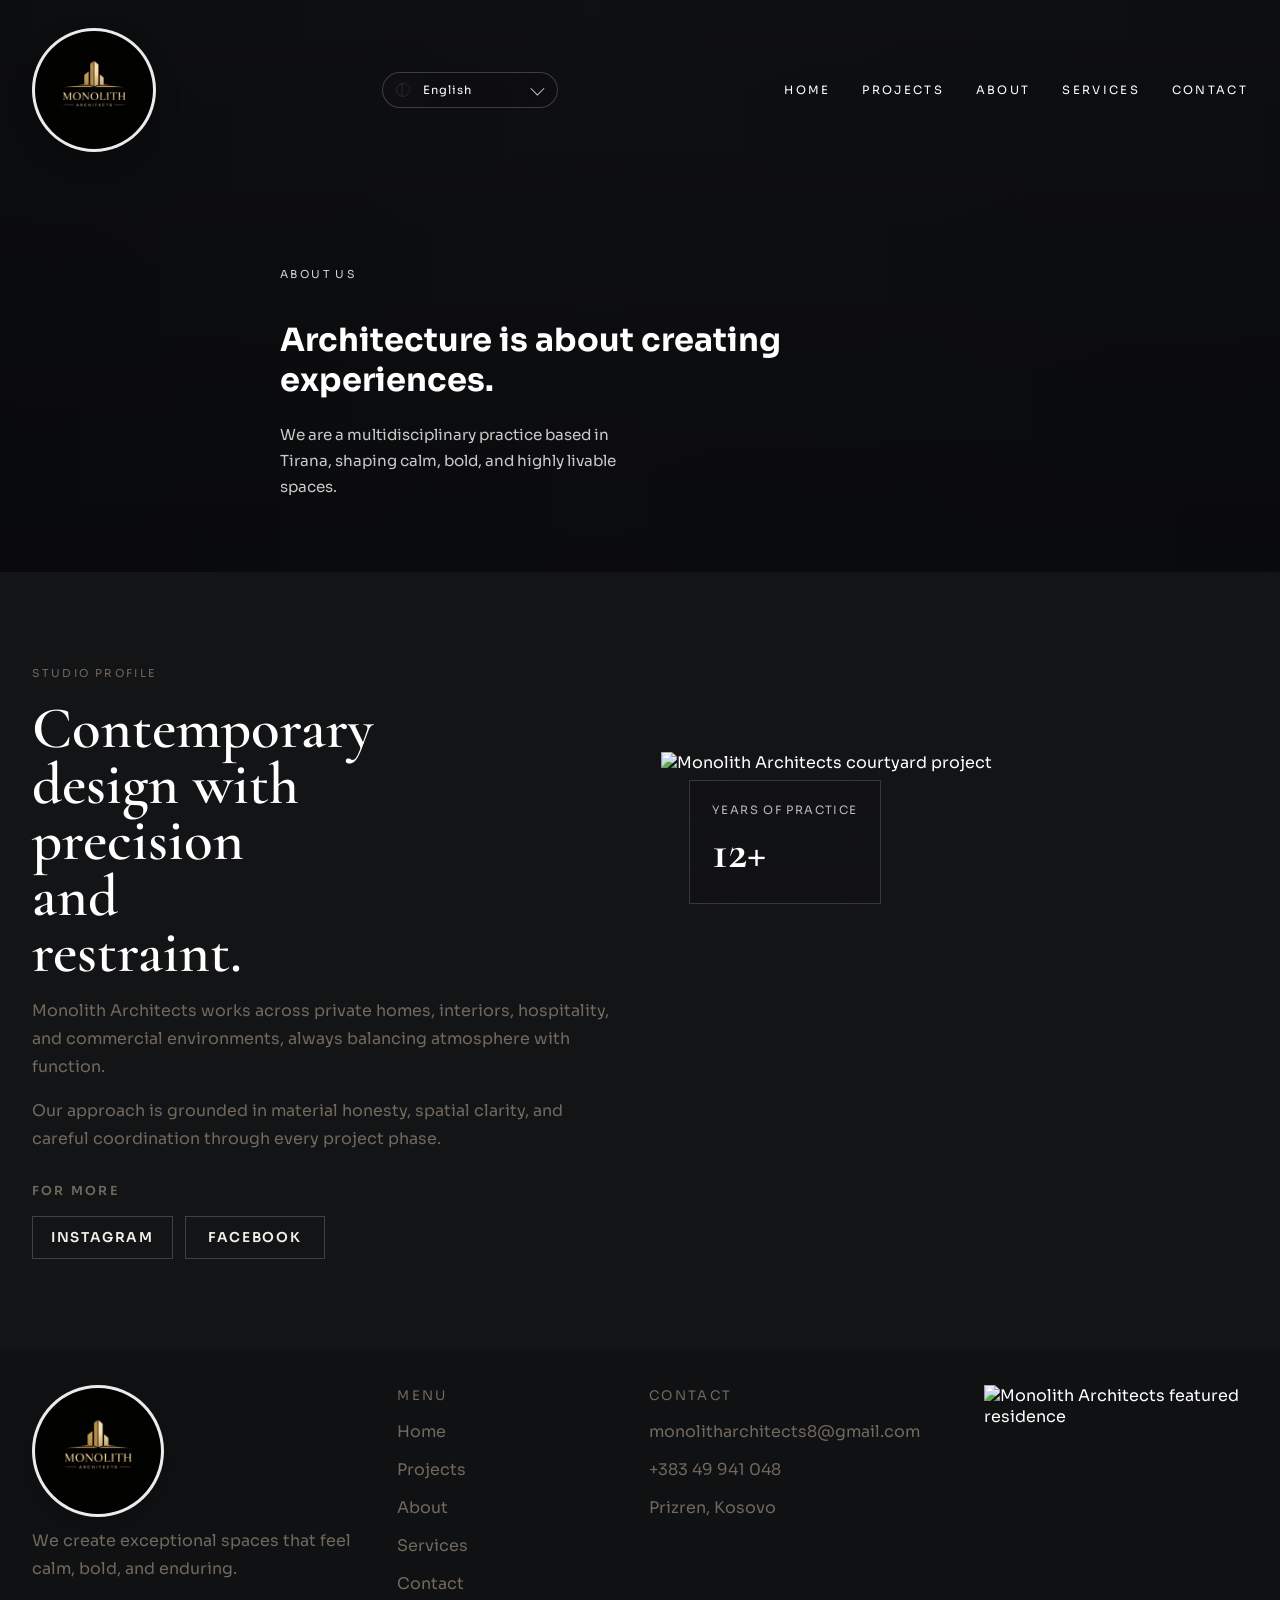
==== commit c61dc361: "Adjust Kosovo wording by language" ====
--- a/about/index.html
+++ b/about/index.html
@@ -174,7 +174,7 @@
           <a href="mailto:monolitharchitects8@gmail.com"
             >monolitharchitects8@gmail.com</a
           ><a href="tel:+38349941048">+383 49 941 048</a>
-          <p>Prizren, KosovE</p>
+          <p>Prizren, Kosovo</p>
         </div>
         <div class="footer-preview">
           <img
